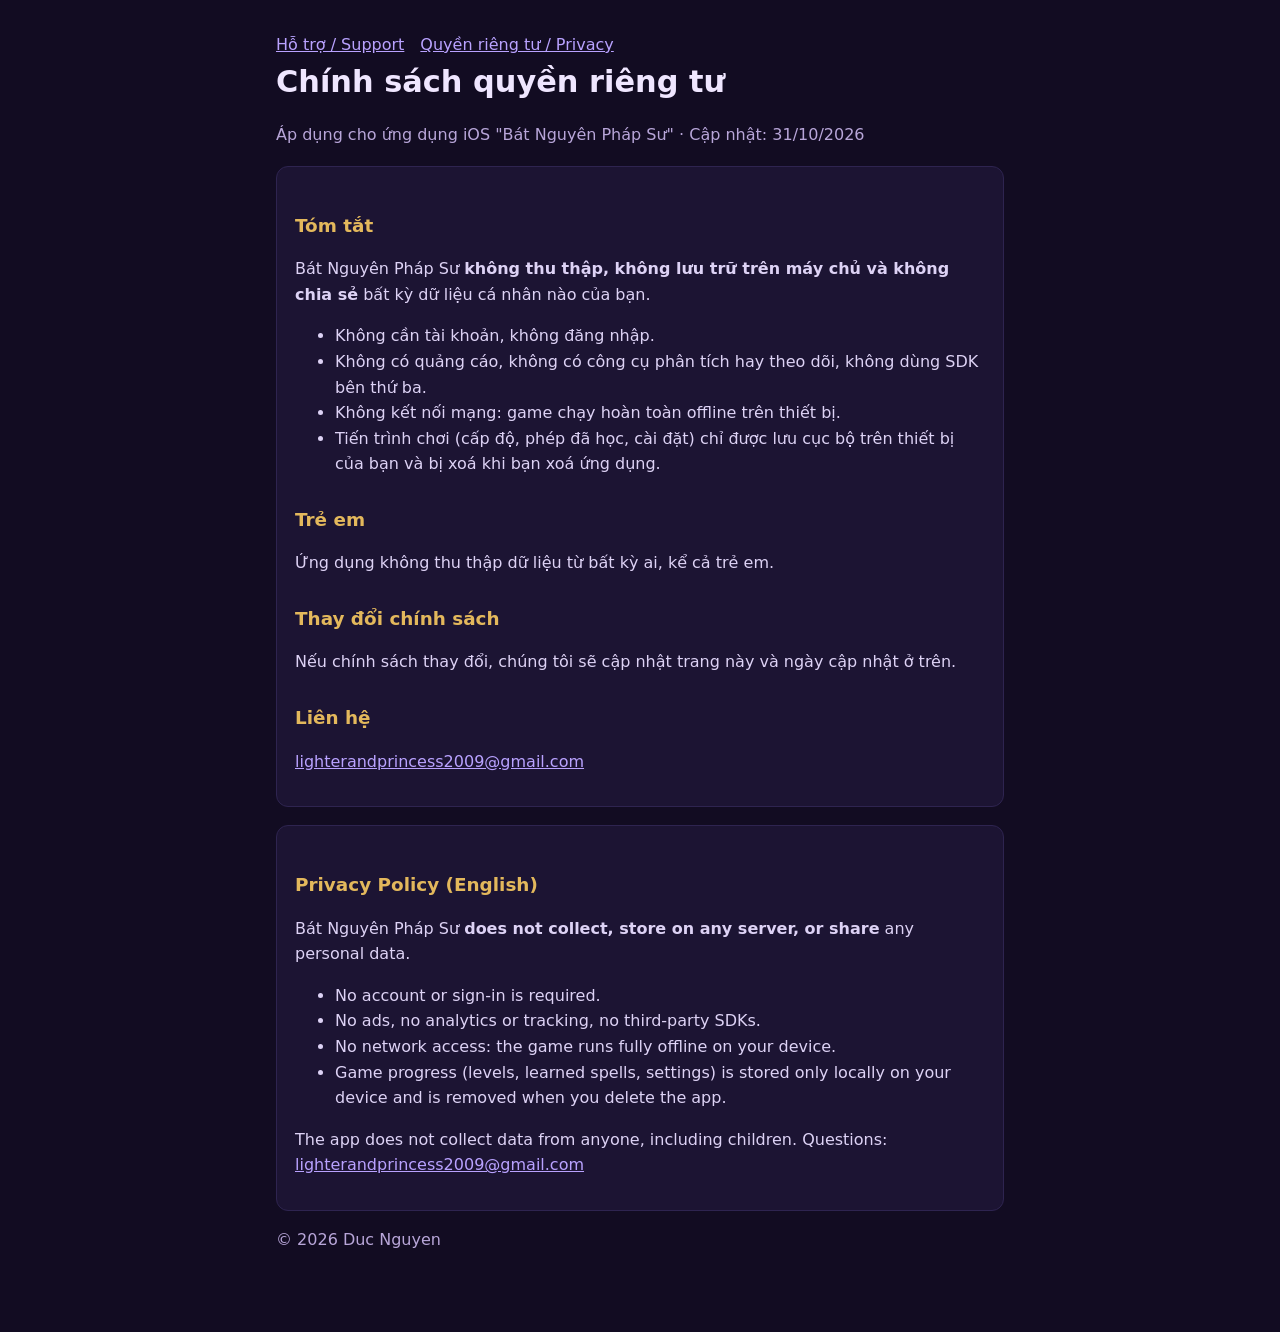
==== privacy.html @ 88ff1d00 "Trang hỗ trợ và chính sách quyền riêng tư cho Bát Nguyên Pháp Sư Co-Authored-By: Claude Opus 5.5 <no" ====
<!doctype html>
<html lang="vi">
<head>
<meta charset="utf-8"><meta name="viewport" content="width=device-width,initial-scale=1">
<title>Bát Nguyên Pháp Sư · Chính sách quyền riêng tư</title>
<link rel="stylesheet" href="style.css">
</head>
<body><main>
<nav><a href="index.html">Hỗ trợ / Support</a><a href="privacy.html">Quyền riêng tư / Privacy</a></nav>
<h1>Chính sách quyền riêng tư</h1>
<p class="muted">Áp dụng cho ứng dụng iOS "Bát Nguyên Pháp Sư" · Cập nhật: 31/10/2026</p>

<div class="card">
<h2>Tóm tắt</h2>
<p>Bát Nguyên Pháp Sư <b>không thu thập, không lưu trữ trên máy chủ và không chia sẻ</b> bất kỳ dữ liệu cá nhân nào của bạn.</p>
<ul>
<li>Không cần tài khoản, không đăng nhập.</li>
<li>Không có quảng cáo, không có công cụ phân tích hay theo dõi, không dùng SDK bên thứ ba.</li>
<li>Không kết nối mạng: game chạy hoàn toàn offline trên thiết bị.</li>
<li>Tiến trình chơi (cấp độ, phép đã học, cài đặt) chỉ được lưu cục bộ trên thiết bị của bạn và bị xoá khi bạn xoá ứng dụng.</li>
</ul>
<h2>Trẻ em</h2>
<p>Ứng dụng không thu thập dữ liệu từ bất kỳ ai, kể cả trẻ em.</p>
<h2>Thay đổi chính sách</h2>
<p>Nếu chính sách thay đổi, chúng tôi sẽ cập nhật trang này và ngày cập nhật ở trên.</p>
<h2>Liên hệ</h2>
<p><a href="mailto:lighterandprincess2009@gmail.com">lighterandprincess2009@gmail.com</a></p>
</div>

<div class="card">
<h2>Privacy Policy (English)</h2>
<p>Bát Nguyên Pháp Sư <b>does not collect, store on any server, or share</b> any personal data.</p>
<ul>
<li>No account or sign-in is required.</li>
<li>No ads, no analytics or tracking, no third-party SDKs.</li>
<li>No network access: the game runs fully offline on your device.</li>
<li>Game progress (levels, learned spells, settings) is stored only locally on your device and is removed when you delete the app.</li>
</ul>
<p>The app does not collect data from anyone, including children. Questions: <a href="mailto:lighterandprincess2009@gmail.com">lighterandprincess2009@gmail.com</a></p>
</div>
<p class="muted">© 2026 Duc Nguyen</p>
</main></body>
</html>
---- style.css ----
:root { --bg: #120c22; --panel: #1c1433; --text: #efe6ff; --muted: #b8a6d9; --gold: #e3b85c; }
* { box-sizing: border-box; }
body { margin: 0; background: var(--bg); color: var(--text); font: 16px/1.6 -apple-system, system-ui, "Segoe UI", sans-serif; }
main { max-width: 760px; margin: 0 auto; padding: 32px 16px 64px; }
h1 { font-size: 1.9rem; margin: 0 0 4px; } h2 { color: var(--gold); font-size: 1.15rem; margin-top: 28px; }
p, li { color: #ddd2f5; } .muted { color: var(--muted); }
a { color: #b9a2ff; } nav a { margin-right: 16px; }
.card { background: var(--panel); border: 1px solid #2e2450; border-radius: 12px; padding: 16px 18px; margin-top: 18px; }
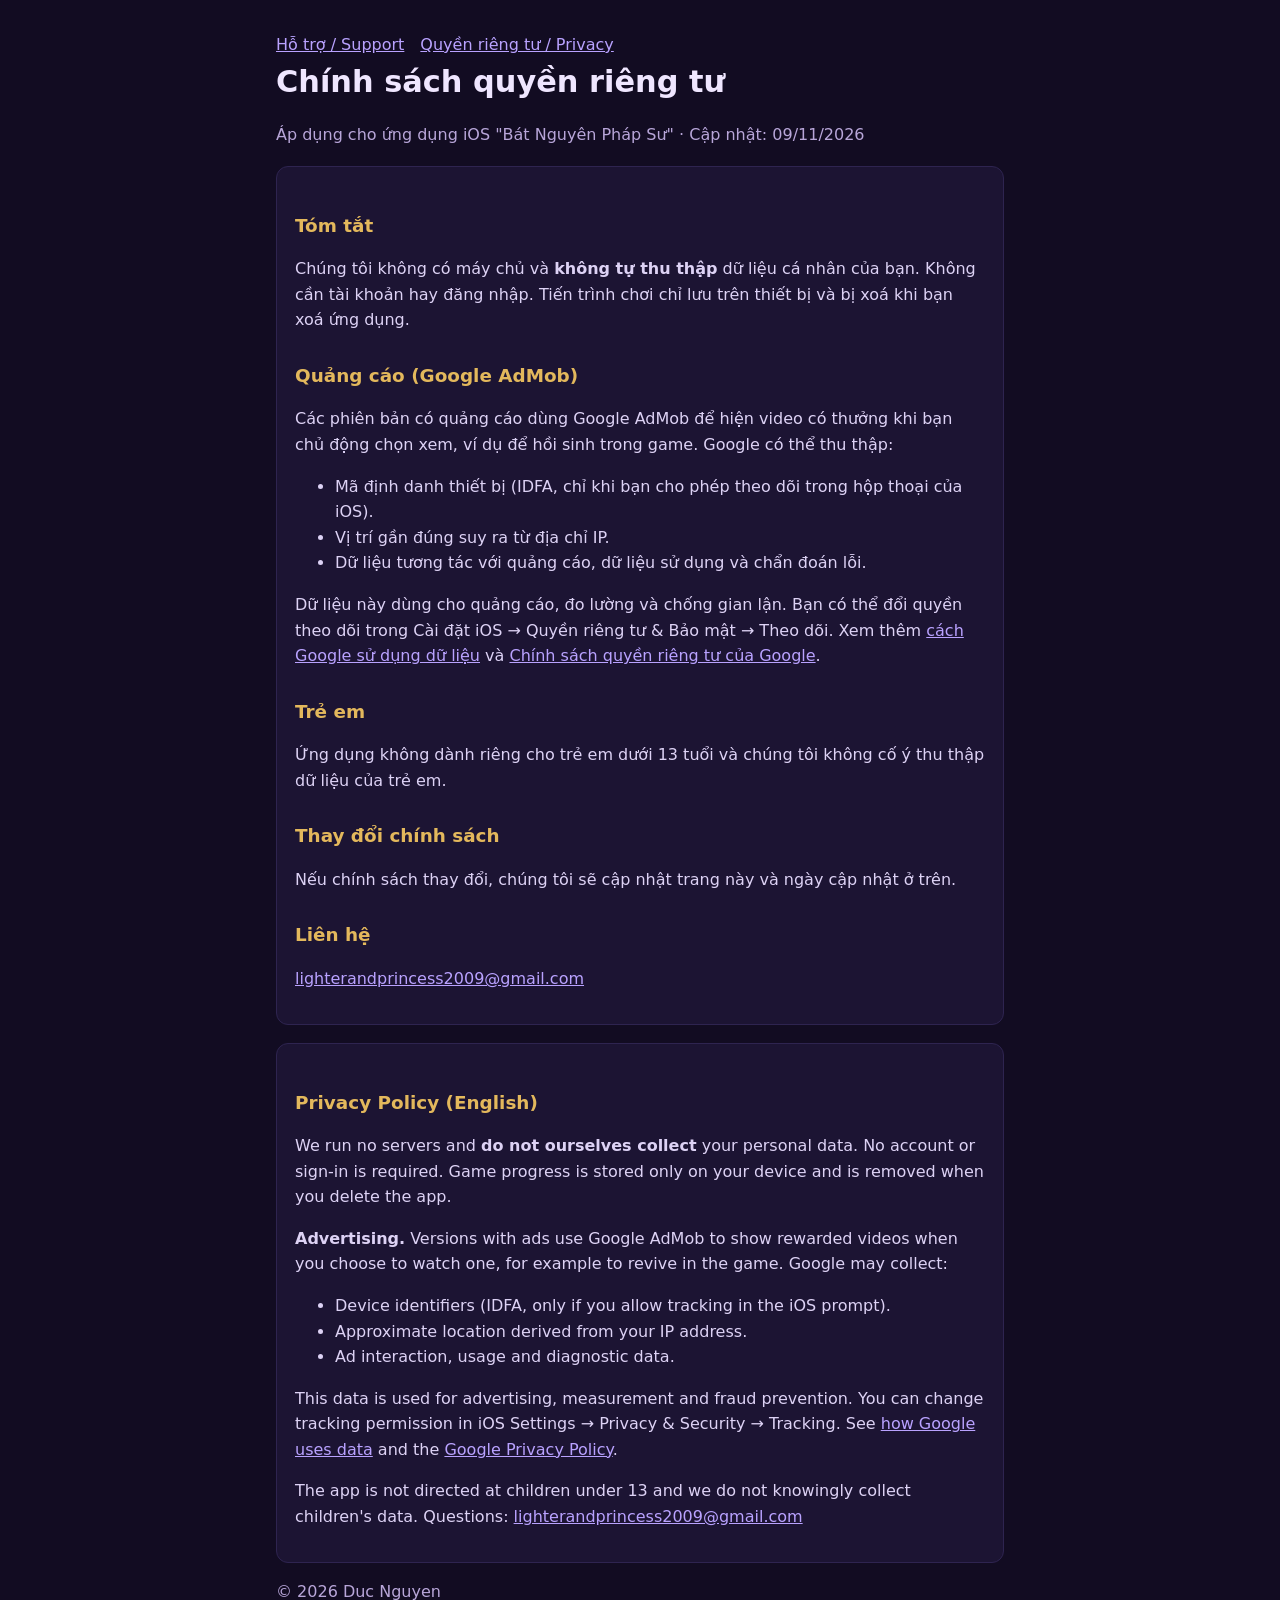
==== commit 3e10a401: "Cập nhật chính sách quyền riêng tư: quảng cáo Google AdMob Co-Authored-By: Claude Opus 5.5 <noreply@" ====
--- a/privacy.html
+++ b/privacy.html
@@ -8,19 +8,21 @@
 <body><main>
 <nav><a href="index.html">Hỗ trợ / Support</a><a href="privacy.html">Quyền riêng tư / Privacy</a></nav>
 <h1>Chính sách quyền riêng tư</h1>
-<p class="muted">Áp dụng cho ứng dụng iOS "Bát Nguyên Pháp Sư" · Cập nhật: 31/10/2026</p>
+<p class="muted">Áp dụng cho ứng dụng iOS "Bát Nguyên Pháp Sư" · Cập nhật: 09/11/2026</p>
 
 <div class="card">
 <h2>Tóm tắt</h2>
-<p>Bát Nguyên Pháp Sư <b>không thu thập, không lưu trữ trên máy chủ và không chia sẻ</b> bất kỳ dữ liệu cá nhân nào của bạn.</p>
+<p>Chúng tôi không có máy chủ và <b>không tự thu thập</b> dữ liệu cá nhân của bạn. Không cần tài khoản hay đăng nhập. Tiến trình chơi chỉ lưu trên thiết bị và bị xoá khi bạn xoá ứng dụng.</p>
+<h2>Quảng cáo (Google AdMob)</h2>
+<p>Các phiên bản có quảng cáo dùng Google AdMob để hiện video có thưởng khi bạn chủ động chọn xem, ví dụ để hồi sinh trong game. Google có thể thu thập:</p>
 <ul>
-<li>Không cần tài khoản, không đăng nhập.</li>
-<li>Không có quảng cáo, không có công cụ phân tích hay theo dõi, không dùng SDK bên thứ ba.</li>
-<li>Không kết nối mạng: game chạy hoàn toàn offline trên thiết bị.</li>
-<li>Tiến trình chơi (cấp độ, phép đã học, cài đặt) chỉ được lưu cục bộ trên thiết bị của bạn và bị xoá khi bạn xoá ứng dụng.</li>
+<li>Mã định danh thiết bị (IDFA, chỉ khi bạn cho phép theo dõi trong hộp thoại của iOS).</li>
+<li>Vị trí gần đúng suy ra từ địa chỉ IP.</li>
+<li>Dữ liệu tương tác với quảng cáo, dữ liệu sử dụng và chẩn đoán lỗi.</li>
 </ul>
+<p>Dữ liệu này dùng cho quảng cáo, đo lường và chống gian lận. Bạn có thể đổi quyền theo dõi trong Cài đặt iOS → Quyền riêng tư & Bảo mật → Theo dõi. Xem thêm <a href="https://policies.google.com/technologies/partner-sites">cách Google sử dụng dữ liệu</a> và <a href="https://policies.google.com/privacy">Chính sách quyền riêng tư của Google</a>.</p>
 <h2>Trẻ em</h2>
-<p>Ứng dụng không thu thập dữ liệu từ bất kỳ ai, kể cả trẻ em.</p>
+<p>Ứng dụng không dành riêng cho trẻ em dưới 13 tuổi và chúng tôi không cố ý thu thập dữ liệu của trẻ em.</p>
 <h2>Thay đổi chính sách</h2>
 <p>Nếu chính sách thay đổi, chúng tôi sẽ cập nhật trang này và ngày cập nhật ở trên.</p>
 <h2>Liên hệ</h2>
@@ -29,14 +31,15 @@
 
 <div class="card">
 <h2>Privacy Policy (English)</h2>
-<p>Bát Nguyên Pháp Sư <b>does not collect, store on any server, or share</b> any personal data.</p>
+<p>We run no servers and <b>do not ourselves collect</b> your personal data. No account or sign-in is required. Game progress is stored only on your device and is removed when you delete the app.</p>
+<p><b>Advertising.</b> Versions with ads use Google AdMob to show rewarded videos when you choose to watch one, for example to revive in the game. Google may collect:</p>
 <ul>
-<li>No account or sign-in is required.</li>
-<li>No ads, no analytics or tracking, no third-party SDKs.</li>
-<li>No network access: the game runs fully offline on your device.</li>
-<li>Game progress (levels, learned spells, settings) is stored only locally on your device and is removed when you delete the app.</li>
+<li>Device identifiers (IDFA, only if you allow tracking in the iOS prompt).</li>
+<li>Approximate location derived from your IP address.</li>
+<li>Ad interaction, usage and diagnostic data.</li>
 </ul>
-<p>The app does not collect data from anyone, including children. Questions: <a href="mailto:lighterandprincess2009@gmail.com">lighterandprincess2009@gmail.com</a></p>
+<p>This data is used for advertising, measurement and fraud prevention. You can change tracking permission in iOS Settings → Privacy &amp; Security → Tracking. See <a href="https://policies.google.com/technologies/partner-sites">how Google uses data</a> and the <a href="https://policies.google.com/privacy">Google Privacy Policy</a>.</p>
+<p>The app is not directed at children under 13 and we do not knowingly collect children's data. Questions: <a href="mailto:lighterandprincess2009@gmail.com">lighterandprincess2009@gmail.com</a></p>
 </div>
 <p class="muted">© 2026 Duc Nguyen</p>
 </main></body>
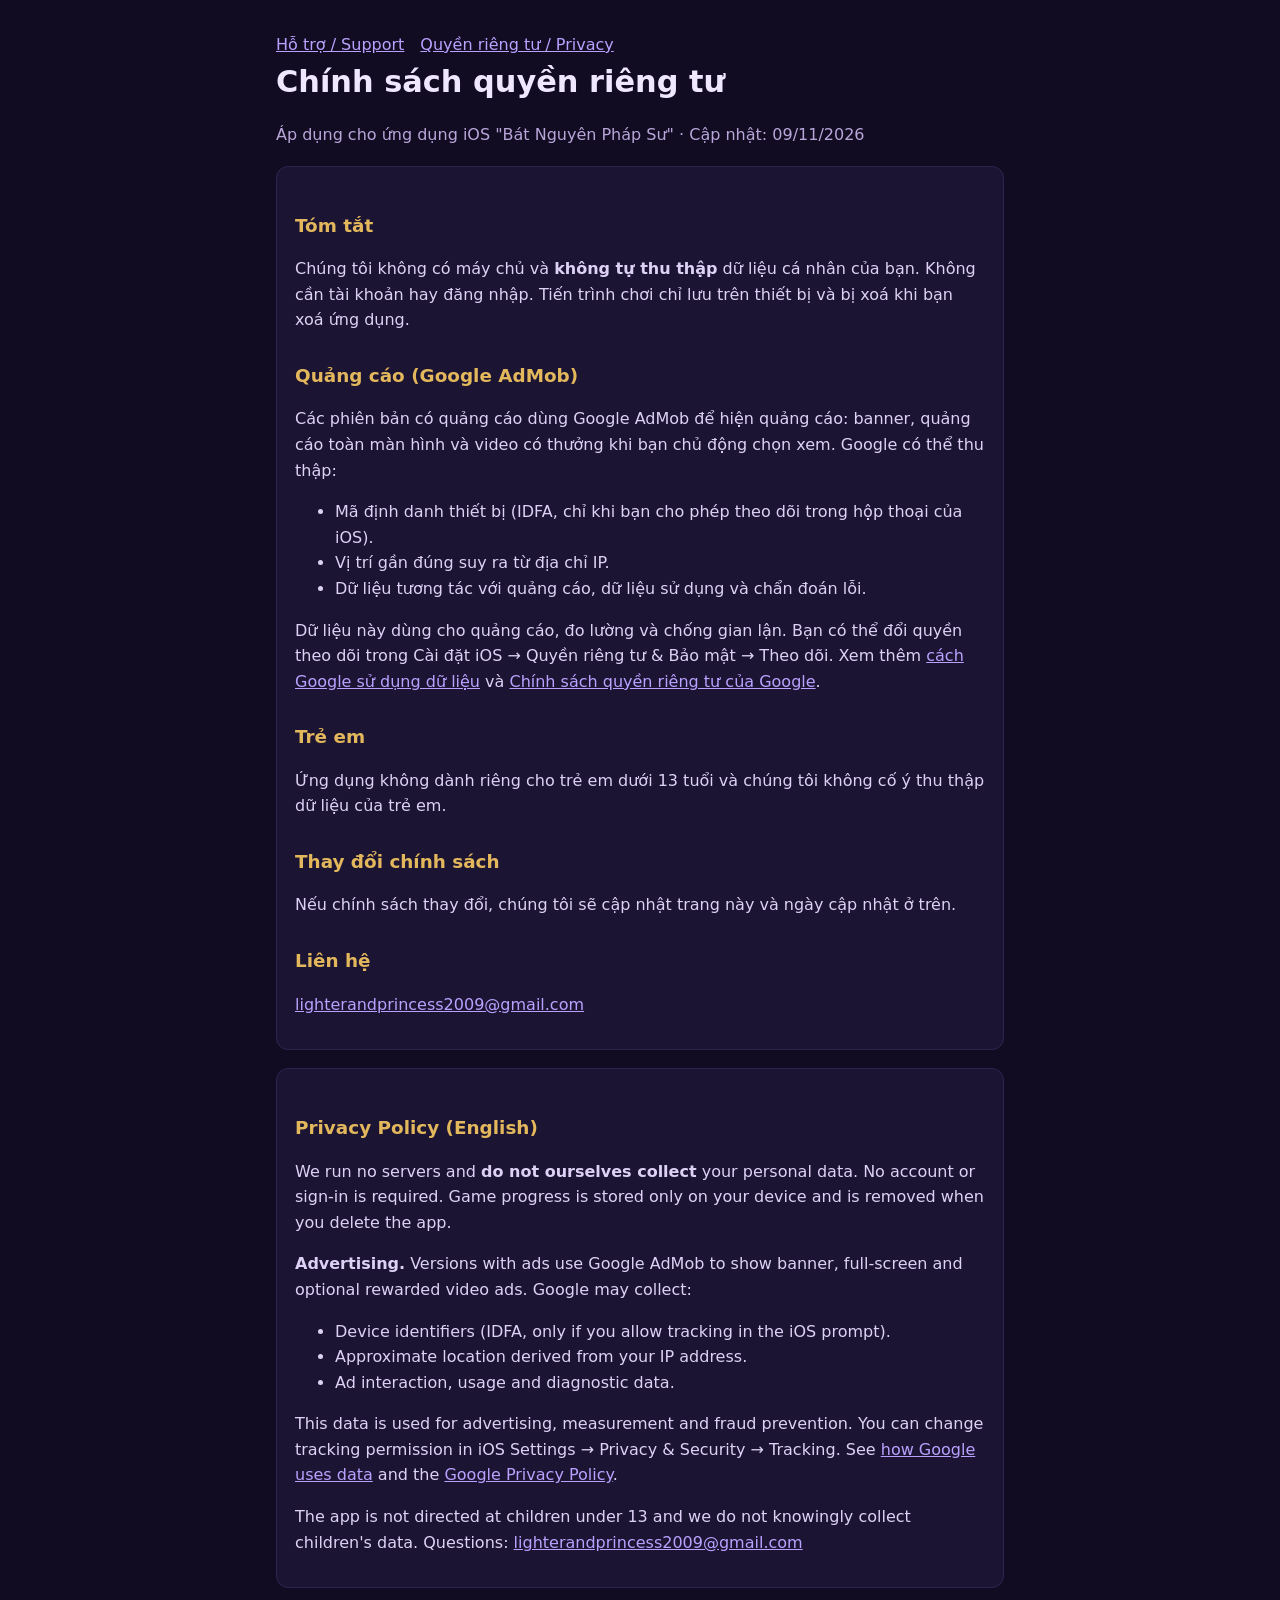
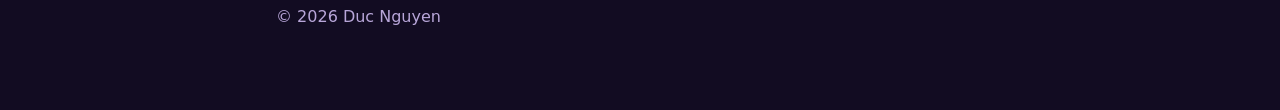
==== commit cffc7d82: "Cập nhật: quảng cáo toàn màn hình, banner và mua tắt quảng cáo Co-Authored-By: Claude Opus 5.5 <nore" ====
--- a/privacy.html
+++ b/privacy.html
@@ -14,7 +14,7 @@
 <h2>Tóm tắt</h2>
 <p>Chúng tôi không có máy chủ và <b>không tự thu thập</b> dữ liệu cá nhân của bạn. Không cần tài khoản hay đăng nhập. Tiến trình chơi chỉ lưu trên thiết bị và bị xoá khi bạn xoá ứng dụng.</p>
 <h2>Quảng cáo (Google AdMob)</h2>
-<p>Các phiên bản có quảng cáo dùng Google AdMob để hiện video có thưởng khi bạn chủ động chọn xem, ví dụ để hồi sinh trong game. Google có thể thu thập:</p>
+<p>Các phiên bản có quảng cáo dùng Google AdMob để hiện quảng cáo: banner, quảng cáo toàn màn hình và video có thưởng khi bạn chủ động chọn xem. Google có thể thu thập:</p>
 <ul>
 <li>Mã định danh thiết bị (IDFA, chỉ khi bạn cho phép theo dõi trong hộp thoại của iOS).</li>
 <li>Vị trí gần đúng suy ra từ địa chỉ IP.</li>
@@ -32,7 +32,7 @@
 <div class="card">
 <h2>Privacy Policy (English)</h2>
 <p>We run no servers and <b>do not ourselves collect</b> your personal data. No account or sign-in is required. Game progress is stored only on your device and is removed when you delete the app.</p>
-<p><b>Advertising.</b> Versions with ads use Google AdMob to show rewarded videos when you choose to watch one, for example to revive in the game. Google may collect:</p>
+<p><b>Advertising.</b> Versions with ads use Google AdMob to show banner, full-screen and optional rewarded video ads. Google may collect:</p>
 <ul>
 <li>Device identifiers (IDFA, only if you allow tracking in the iOS prompt).</li>
 <li>Approximate location derived from your IP address.</li>
